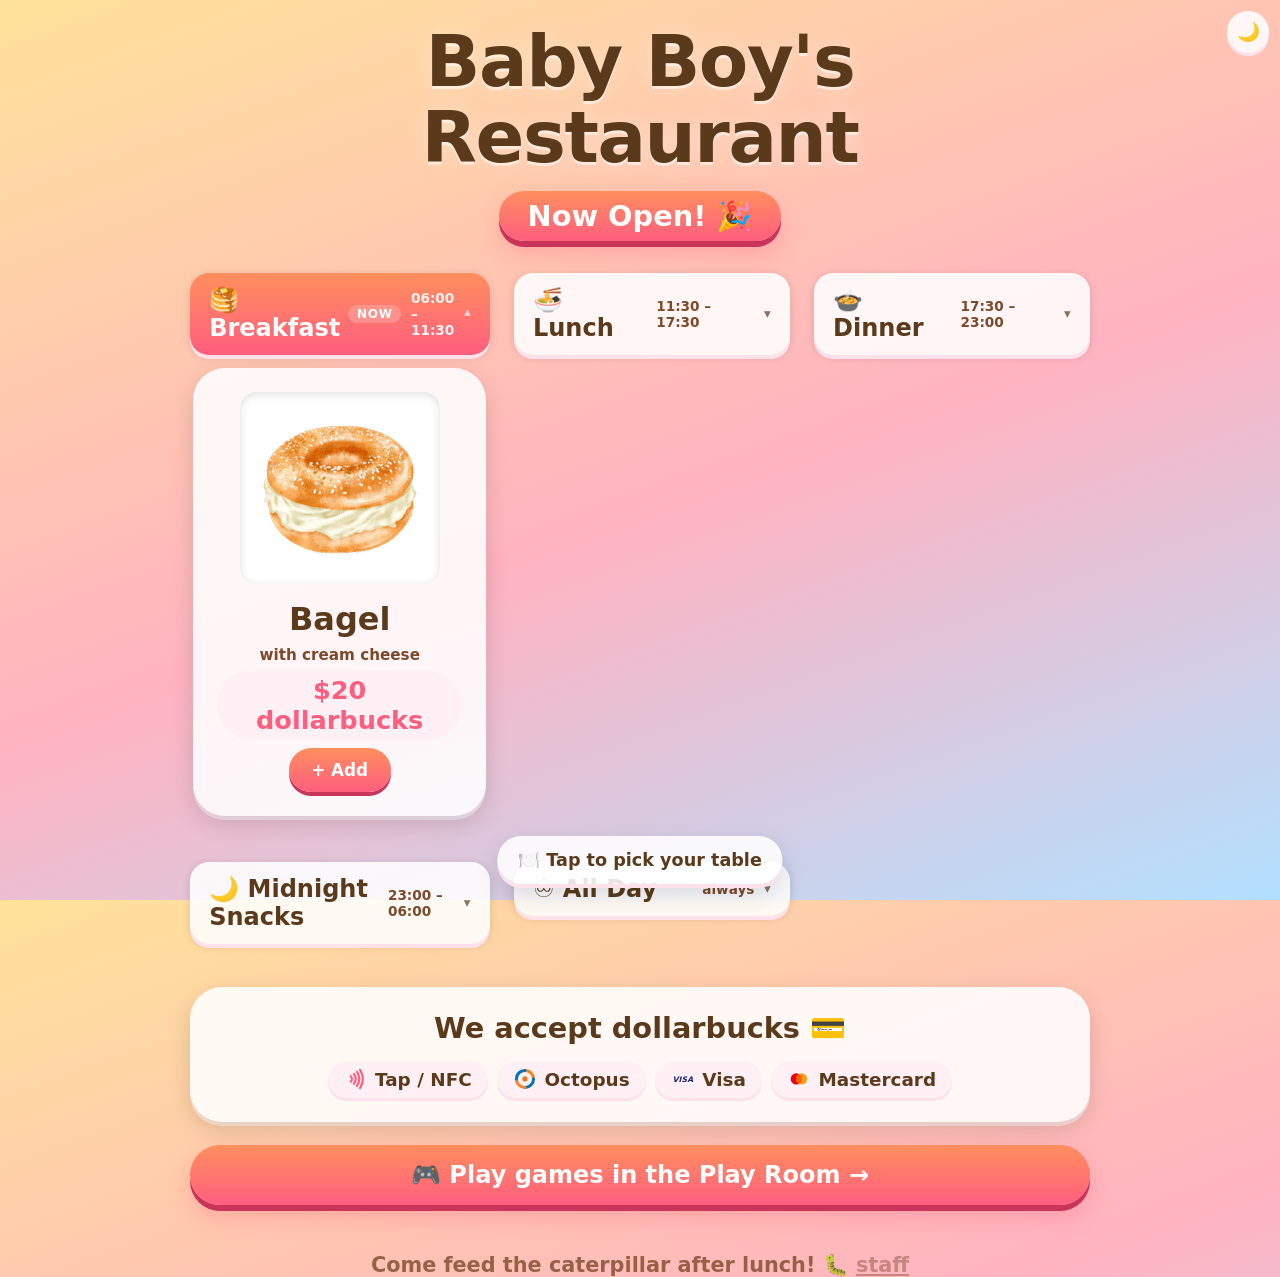
==== index.html @ 5b74e59f "fix: photo picker element lacked data-id attribute on real browsers (property != attribute)" ====
<!DOCTYPE html>
<html lang="en">
<head>
  <meta charset="UTF-8" />
  <meta name="viewport" content="width=device-width, initial-scale=1.0, viewport-fit=cover, user-scalable=no" />
  <meta name="apple-mobile-web-app-capable" content="yes" />
  <meta name="apple-mobile-web-app-status-bar-style" content="default" />
  <meta name="theme-color" content="#ffe29a" media="(prefers-color-scheme: light)" />
  <meta name="theme-color" content="#2b2118" media="(prefers-color-scheme: dark)" />
  <title>Baby Boy's Restaurant — Menu</title>
  <script>(function(){var t=null;try{t=localStorage.getItem('theme')}catch(e){}if(t!=='light'&&t!=='dark'){t=(window.matchMedia&&matchMedia('(prefers-color-scheme: dark)').matches)?'dark':'light'}document.documentElement.dataset.theme=t})();</script>
  <style>
    :root {
      color-scheme: light;
      --bg-1: #ffe29a; --bg-2: #ffb3c1; --bg-3: #b2e0ff;
      --text: #5a3a1a; --text-soft: #7c4a2a;
      --card: #ffffffdd; --card-soft: #fff0f5; --card-warm: #fff8e8;
      --chip-bg: #ffffffdd; --chip-shadow: #ffe1ec;
      --btn-grad-a: #ff8f5e; --btn-grad-b: #ff5e7e; --btn-shadow: #c9355a;
      --shadow-soft: #00000022; --shadow-lift: #ffffff88; --shadow-deep: #00000018;
      --flag-card: #ffffff;
      --title-shadow: #fff8;
      --accent: #ff5e7e;
      --price-bg: #fff0f5;
      --toggle-bg: #ffffffdd; --toggle-shadow: #ffe1ec;
    }
    [data-theme="dark"] {
      color-scheme: dark;
      --bg-1: #2b2118; --bg-2: #3a2333; --bg-3: #1f2430;
      --text: #f6ead9; --text-soft: #e0c9a8;
      --card: #322a24f2; --card-soft: #4a3038; --card-warm: #3d3327;
      --chip-bg: #3a3128ee; --chip-shadow: #241d18;
      --btn-shadow: #8f2340;
      --shadow-soft: #00000066; --shadow-lift: #ffffff14; --shadow-deep: #00000045;
      --title-shadow: #00000040;
      --price-bg: #4a3038;
      --toggle-bg: #3a3128ee; --toggle-shadow: #241d18;
    }
    * { box-sizing: border-box; margin: 0; padding: 0; -webkit-tap-highlight-color: transparent; }
    [hidden] { display: none !important; }
    html, body { height: 100%; }
    body {
      font-family: system-ui, -apple-system, "Segoe UI", sans-serif;
      background: linear-gradient(160deg, var(--bg-1) 0%, var(--bg-2) 55%, var(--bg-3) 100%);
      color: var(--text);
      min-height: 100vh; min-height: 100dvh;
      padding: calc(1.5rem + env(safe-area-inset-top)) 1rem calc(2rem + env(safe-area-inset-bottom));
      overflow-x: hidden;
      overscroll-behavior: none;
      touch-action: manipulation;
      -webkit-user-select: none; user-select: none;
    }
    .container { max-width: 900px; margin: 0 auto; }
    header { text-align: center; margin-bottom: 2rem; }
    h1 {
      font-size: clamp(2.4rem, 10vw, 4.5rem);
      font-weight: 900;
      text-shadow: 0 3px 0 var(--title-shadow), 0 0 24px #ffffff55;
      letter-spacing: -0.02em;
      line-height: 1.05;
      animation: bob 2.4s ease-in-out infinite;
    }
    @keyframes bob { 0%,100% { transform: translateY(0); } 50% { transform: translateY(-12px); } }
    .badge {
      display: inline-block;
      font-size: clamp(1.2rem, 5vw, 1.8rem);
      font-weight: 900;
      color: #fff;
      background: linear-gradient(180deg, #ff8f5e, #ff5e7e);
      border-radius: 999px;
      padding: .5rem 1.8rem;
      margin-top: 1rem;
      box-shadow: 0 6px 0 var(--btn-shadow), 0 12px 24px color-mix(in srgb, var(--btn-grad-b) 33%, transparent);
      animation: pulse 1.8s ease-in-out infinite;
    }
    @keyframes pulse { 0%,100% { transform: scale(1); } 50% { transform: scale(1.06); } }
    .menu {
      display: grid;
      grid-template-columns: repeat(auto-fit, minmax(220px, 1fr));
      gap: 1.5rem;
    }
    .card {
      background: var(--card);
      border-radius: 2rem;
      padding: 1.5rem;
      text-align: center;
      box-shadow: 0 8px 24px var(--shadow-soft), 0 4px 0 var(--shadow-lift);
      transition: transform .2s ease, box-shadow .2s ease;
      animation: card-in .5s cubic-bezier(.34,1.56,.64,1) both;
    }
    .card:nth-child(1) { animation-delay: .1s; }
    .card:nth-child(2) { animation-delay: .2s; }
    .card:nth-child(3) { animation-delay: .3s; }
    .card:nth-child(4) { animation-delay: .4s; }
    .card:nth-child(5) { animation-delay: .5s; }
    @keyframes card-in { 0% { transform: translateY(40px) scale(.9); opacity: 0; } 100% { transform: translateY(0) scale(1); opacity: 1; } }
    .card:active { transform: scale(.97); box-shadow: 0 4px 12px #00000022; }
    .card-img {
      width: 100%;
      max-width: 200px;
      height: auto;
      margin: 0 auto 1rem;
      display: block;
      border-radius: 1rem;
      background: #fff;
      padding: .5rem;
      box-shadow: inset 0 2px 8px var(--shadow-soft);
      animation: float 3s ease-in-out infinite;
    }
    .card:nth-child(2) .card-img { animation-delay: .3s; }
    .card:nth-child(3) .card-img { animation-delay: .6s; }
    .card:nth-child(4) .card-img { animation-delay: .9s; }
    .card:nth-child(5) .card-img { animation-delay: 1.2s; }
    @keyframes float { 0%,100% { transform: translateY(0) rotate(-2deg); } 50% { transform: translateY(-8px) rotate(2deg); } }
    .card-name {
      font-size: clamp(1.4rem, 6vw, 2rem);
      font-weight: 900;
      color: var(--text);
      margin-bottom: .5rem;
    }
    .card-price {
      font-size: clamp(1.2rem, 5vw, 1.6rem);
      font-weight: 800;
      color: var(--accent);
      background: var(--price-bg);
      border-radius: 999px;
      padding: .3rem 1rem;
      display: inline-block;
    }
    .pay {
      background: var(--card);
      border-radius: 2rem;
      padding: 1.5rem;
      margin-top: 1.5rem;
      text-align: center;
      box-shadow: 0 8px 24px var(--shadow-soft), 0 4px 0 var(--shadow-lift);
      animation: card-in .5s cubic-bezier(.34,1.56,.64,1) both;
      animation-delay: .6s;
    }
    .pay-title {
      font-size: clamp(1.3rem, 5vw, 1.8rem);
      font-weight: 900;
      color: var(--text);
      margin-bottom: 1rem;
    }
    .pay-row {
      display: flex;
      flex-wrap: wrap;
      justify-content: center;
      gap: .6rem;
    }
    .chip {
      display: inline-flex;
      align-items: center;
      gap: .45rem;
      font-size: clamp(.95rem, 3.5vw, 1.15rem);
      font-weight: 800;
      color: var(--text);
      background: var(--price-bg);
      border-radius: 999px;
      padding: .4rem 1rem;
      box-shadow: 0 3px 0 #ffe1ec;
      transition: transform .2s ease;
    }
    .chip:active { transform: scale(.95); }
    .chip svg { width: 1.3em; height: 1.3em; flex-shrink: 0; }
    .games-link {
      display: flex;
      align-items: center;
      justify-content: center;
      gap: .5rem;
      text-decoration: none;
      font-size: clamp(1.1rem, 4.5vw, 1.5rem);
      font-weight: 900;
      color: #fff;
      background: linear-gradient(180deg, #ff8f5e, #ff5e7e);
      border-radius: 999px;
      padding: 1rem 1.5rem;
      margin-top: 1.5rem;
      box-shadow: 0 6px 0 var(--btn-shadow), 0 12px 24px color-mix(in srgb, var(--btn-grad-b) 33%, transparent);
      animation: card-in .5s cubic-bezier(.34,1.56,.64,1) both;
      animation-delay: .7s;
    }
    .games-link:active { transform: translateY(3px); box-shadow: 0 3px 0 #c9355a; }
    footer {
      text-align: center;
      margin-top: 3rem;
      font-size: clamp(1rem, 4vw, 1.3rem);
      font-weight: 700;
      color: var(--text-soft);
      opacity: .8;
    }
    @media (max-width: 480px) {
      .menu { grid-template-columns: 1fr; }
    }
    @media (min-width: 481px) and (max-width: 768px) {
      .menu { grid-template-columns: repeat(2, 1fr); }
    }
    @media (min-width: 769px) {
      .menu { grid-template-columns: repeat(3, 1fr); }
    }
    /* ---- online menu additions ---- */
    .menu-section { margin-bottom: 1.2rem; }
    .menu-section .sec-head, .menu.fixed .sec-head { border: none; }
    .sec-head {
      display: flex; align-items: center; gap: .6rem; width: 100%;
      justify-content: space-between; text-align: left; cursor: pointer;
      font-family: inherit; color: var(--text);
      background: var(--chip-bg); border-radius: 1.2rem; padding: .8rem 1.2rem;
      box-shadow: 0 4px 0 var(--chip-shadow), 0 2px 10px var(--shadow-soft);
      border: none;
    }
    .menu-section.now .sec-head { background: linear-gradient(180deg, #ff8f5e, #ff5e7e); color: #fff; }
    .menu-section.now .sec-head .sec-hours { color: #fff; opacity: .9; }
    .sec-title { font-size: clamp(1.15rem, 4.5vw, 1.5rem); font-weight: 900; display: inline-flex; align-items: center; gap: .5rem; }
    .nowbadge {
      font-size: .75rem; font-weight: 900; text-transform: uppercase; letter-spacing: .06em;
      background: #ffffff33; border-radius: 999px; padding: .15rem .55rem;
    }
    .sec-hours { font-size: .85rem; font-weight: 700; color: var(--text-soft); margin-left: auto; }
    .sec-chev { font-weight: 900; opacity: .7; }
    .sec-head[aria-expanded="true"] .sec-chev { transform: rotate(180deg); }
    .sec-body { padding: .8rem .2rem .2rem; }
    .menu-section.other .sec-body { opacity: .92; }
    .card-desc { font-size: .95rem; font-weight: 700; color: var(--text-soft); margin-bottom: .4rem; }
    .card-emoji { font-size: clamp(3.2rem, 18vw, 4.6rem); line-height: 1.25; margin: .6rem auto .9rem; display:block; width:max-content;max-width:100%; }
    .card.off { opacity: .55; filter: saturate(.6); }
    .soldoutbadge {
      font-weight: 900; color: var(--text-soft); background: var(--price-bg);
      border-radius: 999px; padding: .55rem 1.1rem; display: inline-block; margin-top: .2rem;
    }
    .addbtn, .bigbtn, .paychip, .tablechip, .stepbtn, .tab {
      font-family: inherit; font-weight: 900; border: none; cursor: pointer;
      touch-action: manipulation; -webkit-tap-highlight-color: transparent;
    }
    .addbtn {
      font-size: 1.05rem; color: #fff;
      background: linear-gradient(180deg, #ff8f5e, #ff5e7e);
      border-radius: 999px; padding: .6rem 1.4rem; margin-top: .5rem; min-height: 44px;
      box-shadow: 0 4px 0 var(--btn-shadow);
    }
    .addbtn:active { transform: translateY(2px); box-shadow: 0 2px 0 var(--btn-shadow); }
    .addbtn.hot { animation: none; }
    .emptynote { font-weight: 700; color: var(--text-soft); padding: .8rem 1rem; text-align: center; }
    .emptynote.warn { color: #a33; }
    /* table + cart floating controls */
    .tablebar, .cartpill {
      position: fixed; left: 50%; transform: translateX(-50%); z-index: 30;
      border: none; cursor: pointer; font-family: inherit;
      font-size: clamp(.95rem, 3.8vw, 1.1rem); font-weight: 900; color: var(--text);
      background: var(--chip-bg); border-radius: 999px;
      box-shadow: 0 4px 0 var(--toggle-shadow), 0 10px 24px var(--shadow-soft);
      padding: .75rem 1.3rem; min-height: 3rem;
      -webkit-tap-highlight-color: transparent;
    }
    .tablebar { bottom: calc(1rem + env(safe-area-inset-bottom)); }
    .cartpill { bottom: calc(1rem + env(safe-area-inset-bottom) + 4.4rem); display: none; background: linear-gradient(180deg, #ff8f5e, #ff5e7e); color: #fff; box-shadow: 0 4px 0 var(--btn-shadow), 0 10px 24px var(--shadow-soft); }
    .cartpill:not(:empty) { display: block; }
    .overlay {
      position: fixed; inset: 0; z-index: 40; display: flex; align-items: flex-end; justify-content: center;
      background: #00000055; backdrop-filter: blur(2px); padding: 1rem;
      padding-bottom: calc(1rem + env(safe-area-inset-bottom));
    }
    .ov-card, .sheet {
      width: 100%; max-width: 560px; max-height: 82dvh; overflow-y: auto; -webkit-overflow-scrolling: touch;
      background: var(--card); backdrop-filter: blur(6px); color: var(--text);
      border-radius: 2rem; padding: 1.3rem 1.2rem;
      box-shadow: 0 12px 40px var(--shadow-soft), 0 4px 0 var(--shadow-lift);
    }
    .ov-card { max-height: 70dvh; margin-bottom: calc(.5rem + env(safe-area-inset-bottom)); }
    .sheet {
      position: fixed; left: 50%; transform: translateX(-50%);
      bottom: 0; z-index: 60; margin-bottom: 0;
      border-radius: 2rem 2rem 0 0;
      padding-bottom: calc(1.3rem + env(safe-area-inset-bottom));
      animation: sheet-up .28s cubic-bezier(.34,1.2,.64,1);
    }
    @keyframes sheet-up { from { transform: translate(-50%, 40%); opacity: .4; } to { transform: translate(-50%, 0); opacity: 1; } }
    .ov-head, .sh-head { font-size: clamp(1.25rem, 5vw, 1.6rem); font-weight: 900; margin-bottom: .8rem; text-align: center; }
    .tablegrid { display: grid; grid-template-columns: repeat(auto-fill, minmax(3rem, 1fr)); gap: .5rem; margin-bottom: 1rem; }
    .tablechip {
      min-height: 3rem; border-radius: 1rem; font-size: 1.15rem; color: var(--text);
      background: var(--price-bg); box-shadow: 0 3px 0 var(--chip-shadow);
    }
    .tablechip.sel { background: linear-gradient(180deg, #ff8f5e, #ff5e7e); color: #fff; box-shadow: 0 3px 0 var(--btn-shadow); }
    .sh-body.center { text-align: center; }
    .sentcard { background: var(--card-soft); border-radius: 1.4rem; padding: 1rem; display: grid; gap: .35rem; font-weight: 800; margin-bottom: .8rem; }
    .cartline {
      display: flex; align-items: center; gap: .5rem; padding: .55rem 0;
      border-bottom: 2px dashed color-mix(in srgb, var(--text-soft) 25%, transparent);
      font-weight: 800;
    }
    .cl-emoji { width: 1.8rem; text-align: center; }
    .cl-name { flex: 1; min-width: 0; overflow: hidden; text-overflow: ellipsis; white-space: nowrap; }
    .cl-qty { display: inline-flex; align-items: center; gap: .55rem; }
    .cl-qty b { min-width: 1.4ch; text-align: center; }
    .cl-price { min-width: 3.2ch; text-align: right; }
    .stepbtn {
      min-width: 2.6rem; min-height: 2.6rem; border-radius: .9rem; font-size: 1.15rem;
      background: var(--price-bg); color: var(--text); box-shadow: 0 3px 0 var(--chip-shadow);
    }
    .stepbtn.rm { background: transparent; box-shadow: none; color: var(--text-soft); }
    .totrow { display: flex; justify-content: space-between; align-items: center; font-weight: 900; font-size: 1.15rem; padding: .7rem .2rem; }
    .notefield {
      width: 100%; font-family: inherit; font-size: 1rem; font-weight: 600; color: var(--text);
      background: var(--card-warm); border: 2px solid transparent; border-radius: 1.2rem;
      padding: .7rem .9rem; margin-top: .8rem; resize: none;
    }
    .notefield:focus { outline: none; border-color: var(--accent); }
    .notecount { font-size: .78rem; font-weight: 700; color: var(--text-soft); text-align: right; padding-right: .3rem; }
    .payrow { display: flex; flex-wrap: wrap; gap: .5rem; margin: .8rem 0; }
    .paychip {
      font-size: .95rem; color: var(--text); background: var(--price-bg);
      border-radius: 999px; padding: .55rem 1rem; min-height: 2.8rem;
      box-shadow: 0 3px 0 var(--chip-shadow);
    }
    .paychip.sel { background: linear-gradient(180deg, #ff8f5e, #ff5e7e); color: #fff; box-shadow: 0 3px 0 var(--btn-shadow); }
    .bigbtn {
      width: 100%; font-size: 1.15rem; color: #fff; padding: .95rem 1rem; min-height: 3.2rem;
      background: linear-gradient(180deg, #ff8f5e, #ff5e7e); border-radius: 999px;
      box-shadow: 0 5px 0 var(--btn-shadow); margin-top: .4rem;
    }
    .bigbtn:disabled { opacity: .45; box-shadow: none; cursor: default; }
    .bigbtn:not(:disabled):active { transform: translateY(2px); box-shadow: 0 3px 0 var(--btn-shadow); }
    .sh-aux {
      display: block; width: 100%; margin-top: .6rem; padding: .7rem;
      font-family: inherit; font-weight: 800; color: var(--text-soft);
      background: none; border: none; cursor: pointer; touch-action: manipulation;
    }
    @media (max-width: 480px) {
      .tablebar, .cartpill { max-width: 92vw; }
    }

  </style>
</head>
<body>
  <button id="themeToggle" aria-label="Toggle light/dark theme" title="Light / dark" style="position:fixed;top:calc(.7rem + env(safe-area-inset-top));right:.7rem;z-index:20;font-size:1.15rem;line-height:1;width:2.6rem;height:2.6rem;border:none;border-radius:50%;background:var(--toggle-bg);box-shadow:0 3px 0 var(--toggle-shadow);cursor:pointer;-webkit-tap-highlight-color:transparent">🌓</button>
  <div class="container">
    <header>
      <h1>Baby Boy's<br />Restaurant</h1>
      <div class="badge">Now Open! 🎉</div>
    </header>
    <div class="menu" id="menuRoot"></div>
    <div class="pay">
      <div class="pay-title">We accept dollarbucks 💳</div>
      <div class="pay-row">
        <span class="chip">
          <svg viewBox="0 0 24 24" fill="none" stroke="#ff5e7e" stroke-width="2.2" stroke-linecap="round" aria-hidden="true">
            <path d="M6.8 9.2a4 4 0 0 1 0 5.6" />
            <path d="M9.9 7a8.5 8.5 0 0 1 0 10" />
            <path d="M13 4.9a13 13 0 0 1 0 14.2" />
            <path d="M16.1 2.8a17.5 17.5 0 0 1 0 18.4" />
          </svg>
          Tap / NFC
        </span>
        <span class="chip">
          <svg viewBox="0 0 24 24" fill="none" stroke-width="3" stroke-linecap="round" aria-hidden="true">
            <path d="M12 3.4a8.6 8.6 0 0 1 8.6 8.6" stroke="#f58220" />
            <path d="M20.6 12a8.6 8.6 0 0 1 -8.6 8.6" stroke="#0072bc" />
            <path d="M12 20.6a8.6 8.6 0 0 1 -8.6 -8.6" stroke="#f58220" />
            <path d="M3.4 12a8.6 8.6 0 0 1 8.6 -8.6" stroke="#0072bc" />
            <circle cx="12" cy="12" r="2.6" fill="#e87722" stroke="none" />
          </svg>
          Octopus
        </span>
        <span class="chip">
          <svg viewBox="0 0 44 24" aria-hidden="true">
            <text x="22" y="17.5" text-anchor="middle" font-family="system-ui, -apple-system, sans-serif" font-size="14" font-weight="900" font-style="italic" letter-spacing="0.5" fill="#1a1f71">VISA</text>
          </svg>
          Visa
        </span>
        <span class="chip">
          <svg viewBox="0 0 36 24" aria-hidden="true">
            <circle cx="14" cy="12" r="8.5" fill="#eb001b" />
            <circle cx="22" cy="12" r="8.5" fill="#f79e1b" />
            <path d="M18 4.5a8.5 8.5 0 0 1 0 15a8.5 8.5 0 0 1 0 -15z" fill="#ff5f00" />
          </svg>
          Mastercard
        </span>
      </div>
    </div>
    <a class="games-link" href="games/">🎮 Play games in the Play Room →</a>
    <footer> Come feed the caterpillar after lunch! 🐛 <a href="/admin.html" style="color:inherit;opacity:.55;text-decoration:underline">staff</a></footer>
  </div>

  <!-- online menu: mounts -->
  <button id="tableBar" class="tablebar" data-act="table" aria-haspopup="dialog" aria-label="Pick your table number"></button>
  <button id="cartPill" class="cartpill" data-act="cartbtn" aria-haspopup="dialog" aria-label="Open your order"></button>
  <div id="tableOverlay" class="overlay" hidden role="dialog" aria-label="Pick your table">
    <div class="ov-card">
      <div class="ov-head">🍽️ Which table are you?</div>
      <div id="tableGrid" class="tablegrid"></div>
      <button class="sh-aux" data-act="closetable">Close</button>
    </div>
  </div>
  <div id="orderSheet" class="sheet" hidden role="dialog" aria-label="Your order"></div>

  <script type="module">
    import { init } from './games/menu/js/menu.js?v=09250905';
    init();
  </script>

  <script>
    (function () {
      var b = document.getElementById('themeToggle');
      var paint = function () { b.textContent = (document.documentElement.dataset.theme === 'dark') ? '☀️' : '🌙'; };
      b.addEventListener('click', function () {
        var next = (document.documentElement.dataset.theme === 'dark') ? 'light' : 'dark';
        document.documentElement.dataset.theme = next;
        try { localStorage.setItem('theme', next); } catch (e) {}
        var metas = document.querySelectorAll('meta[name="theme-color"]');
        for (var i = 0; i < metas.length; i++) { metas[i].removeAttribute('media'); metas[i].setAttribute('content', next === 'dark' ? '#2b2118' : '#ffe29a'); }
        paint();
      });
      paint();
    })();
  </script>
</body>
</html>
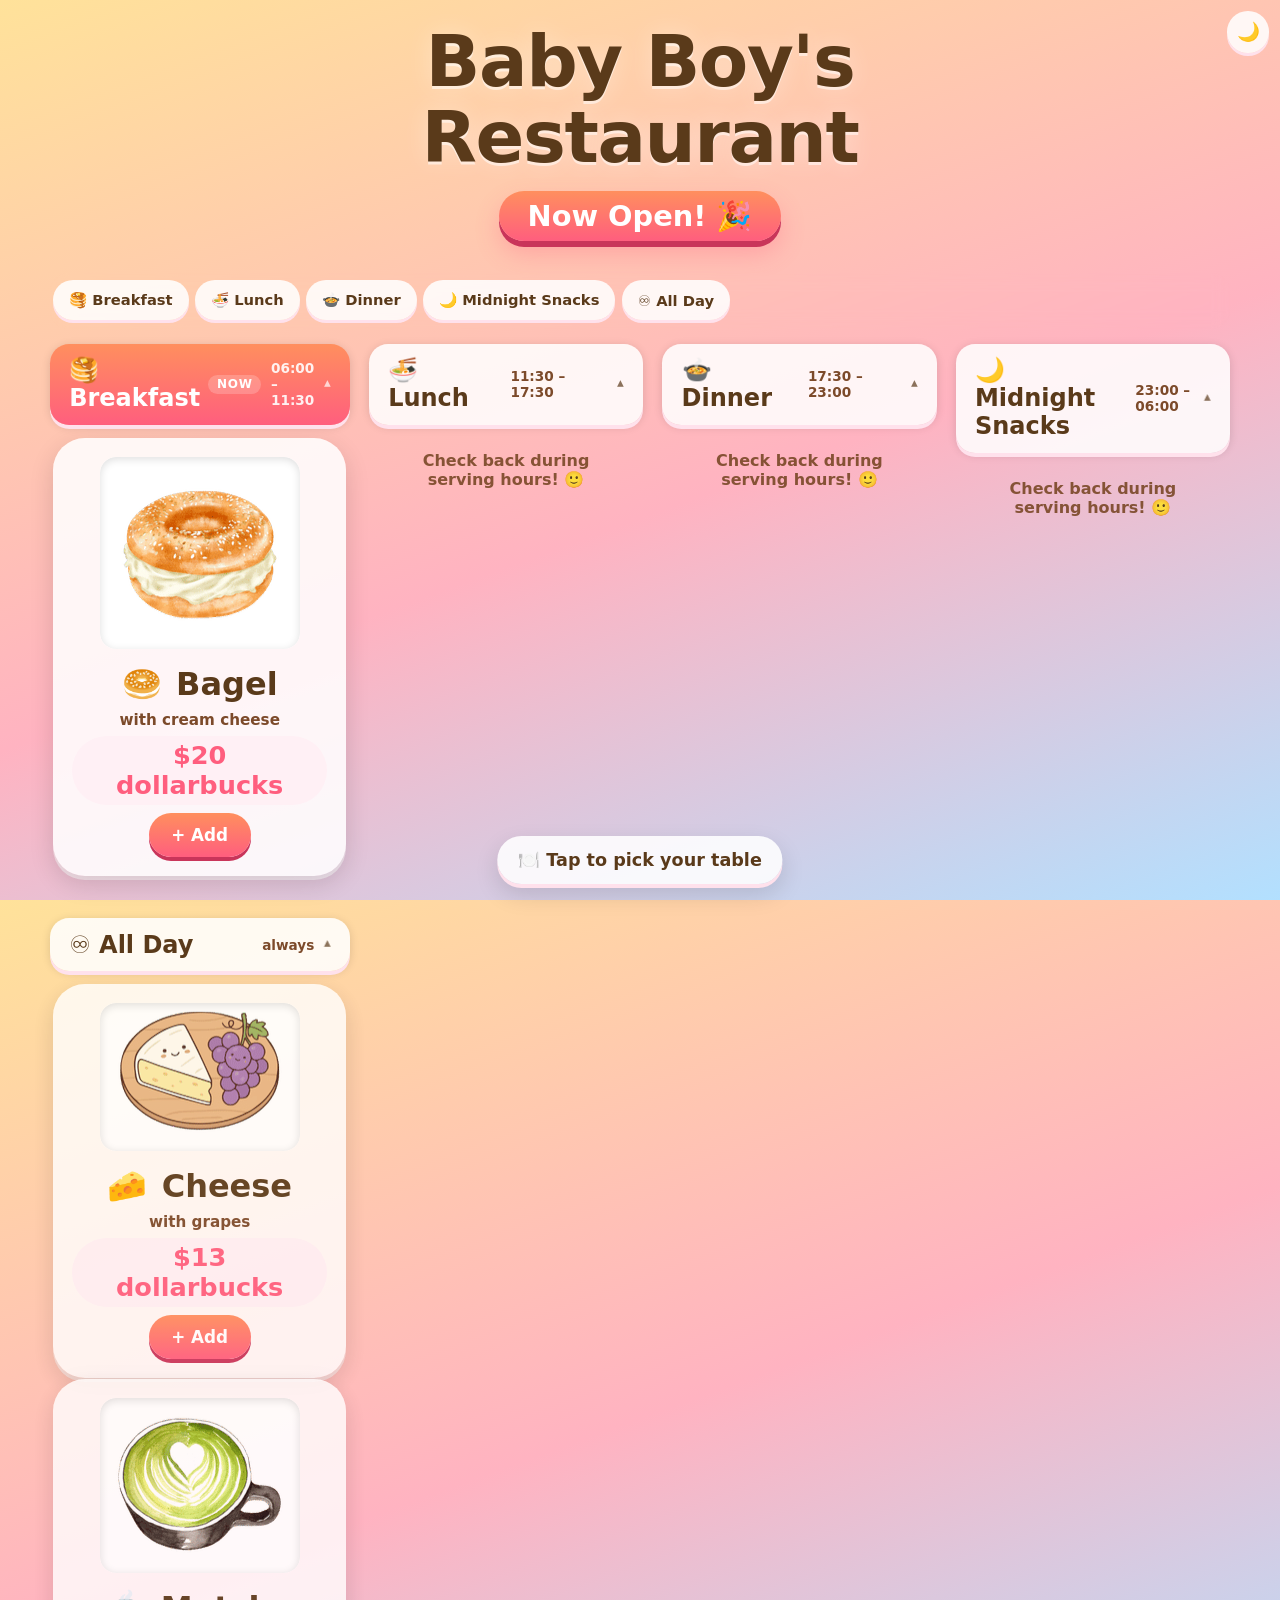
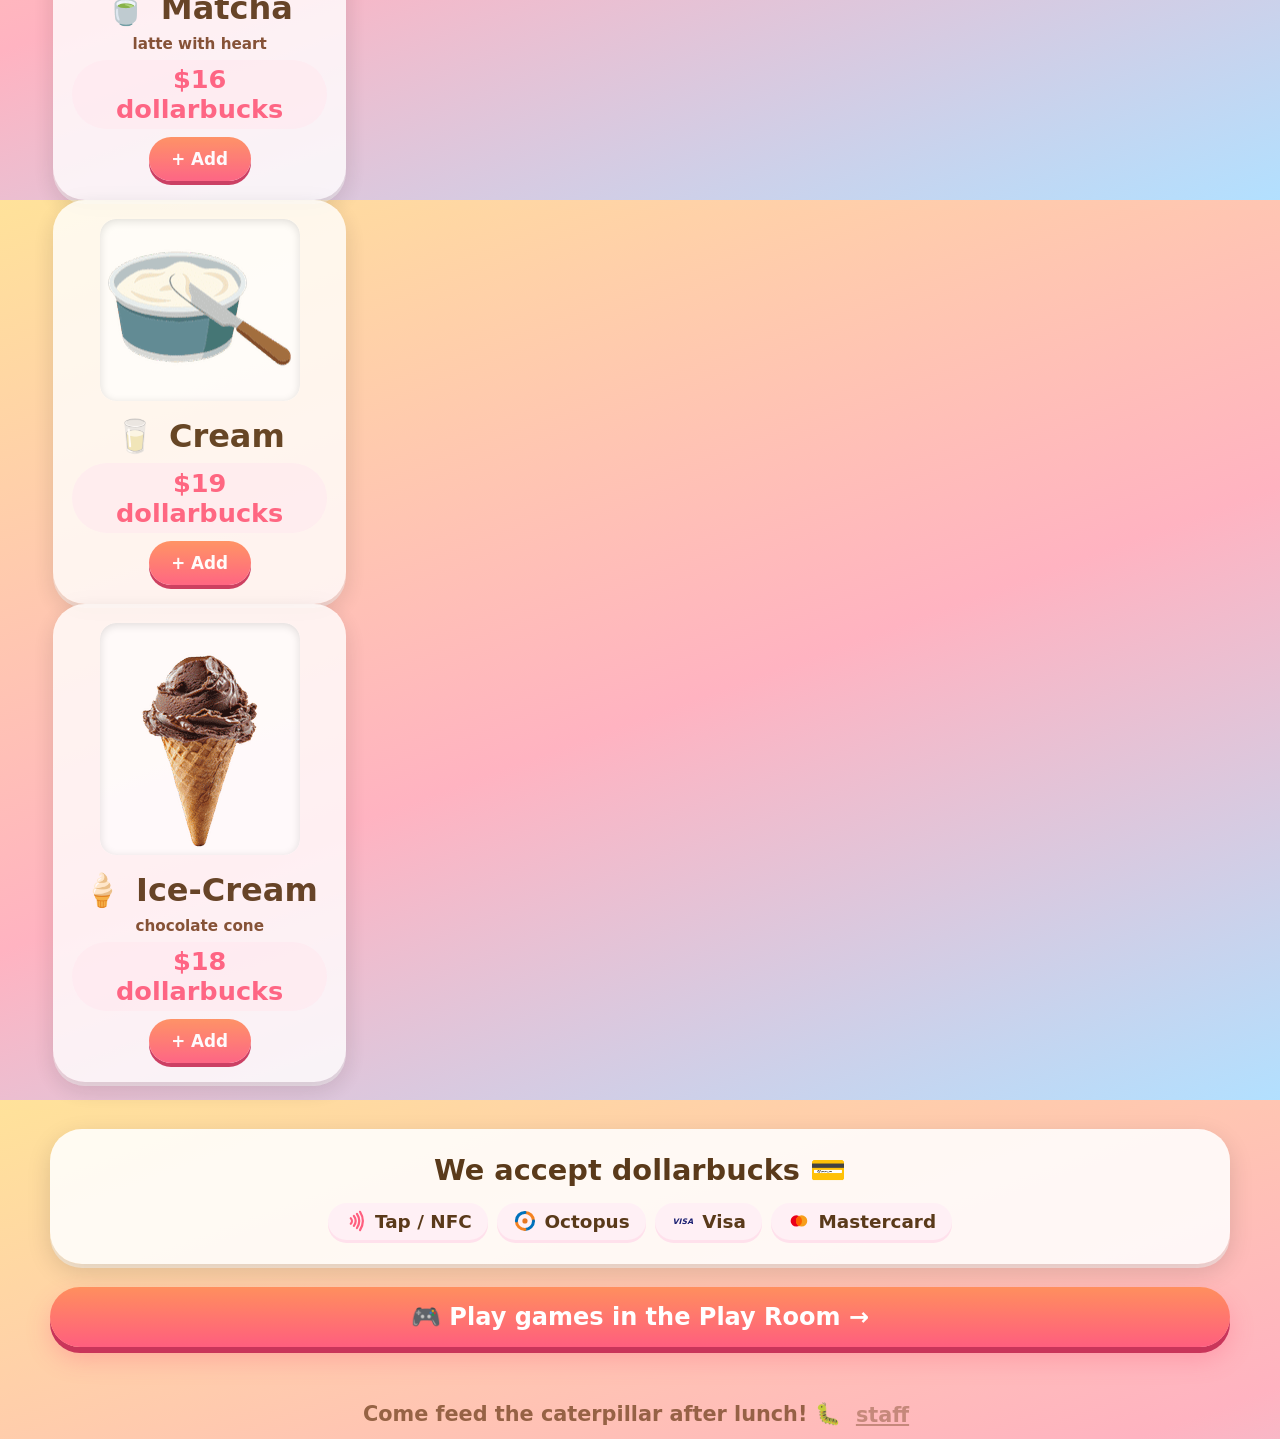
==== commit 7319869a: "ux: admin menu visually designed + guest menu emoji identity + whole a11y fixes - admin: section-gro" ====
--- a/index.html
+++ b/index.html
@@ -38,13 +38,14 @@
     }
     * { box-sizing: border-box; margin: 0; padding: 0; -webkit-tap-highlight-color: transparent; }
     [hidden] { display: none !important; }
+    body[data-cartpill="1"] { padding-bottom: calc(9.4rem + env(safe-area-inset-bottom)); }
     html, body { height: 100%; }
     body {
       font-family: system-ui, -apple-system, "Segoe UI", sans-serif;
       background: linear-gradient(160deg, var(--bg-1) 0%, var(--bg-2) 55%, var(--bg-3) 100%);
       color: var(--text);
       min-height: 100vh; min-height: 100dvh;
-      padding: calc(1.5rem + env(safe-area-inset-top)) 1rem calc(2rem + env(safe-area-inset-bottom));
+      padding: calc(1.5rem + env(safe-area-inset-top)) 1rem calc(5rem + env(safe-area-inset-bottom));
       overflow-x: hidden;
       overscroll-behavior: none;
       touch-action: manipulation;
@@ -199,6 +200,31 @@
     @media (min-width: 769px) {
       .menu { grid-template-columns: repeat(3, 1fr); }
     }
+    @media (min-width: 1024px) {
+      .menu { grid-template-columns: repeat(4, 1fr); gap: 1.2rem; }
+      .container { max-width: 1180px; }
+      .card { padding: 1.2rem; }
+    }
+    @media (min-width: 768px) {
+      .ov-card, .sheet { border-radius: 1.8rem; max-width: 520px; margin-bottom: 0; padding-bottom: 1.4rem; }
+      .overlay { align-items: center; padding-bottom: 2rem; }
+      .sheet { position: fixed; left: 50%; top: 50%; bottom: auto; transform: translate(-50%, -50%); border-radius: 1.8rem; padding-bottom: 1.4rem; animation: none; max-height: 82dvh; margin-bottom: 0; }
+      html { scroll-behavior: smooth; }
+    }
+    .jumpbar {
+      position: sticky; z-index: 12; top: 0; display: flex; gap: .4rem; overflow-x: auto;
+      padding: .45rem .2rem .55rem; margin: 0 0 .9rem; -webkit-overflow-scrolling: touch;
+      background: transparent; backdrop-filter: blur(8px); border-radius: 1.2rem;
+    }
+    .jumpbar::-webkit-scrollbar { display: none; }
+    .jumpchip {
+      flex-shrink: 0; display: inline-flex; align-items: center; gap: .35rem;
+      font-size: .92rem; font-weight: 800; color: var(--text);
+      background: var(--chip-bg); border-radius: 999px; padding: .5rem 1rem; min-height: 40px;
+      box-shadow: 0 3px 0 var(--chip-shadow); text-decoration: none; touch-action: manipulation;
+    }
+    .menu-section { scroll-margin-top: 3.4rem; }
+    .dish-emoji { margin-right: .2rem; }
     /* ---- online menu additions ---- */
     .menu-section { margin-bottom: 1.2rem; }
     .menu-section .sec-head, .menu.fixed .sec-head { border: none; }
@@ -340,6 +366,7 @@
       <h1>Baby Boy's<br />Restaurant</h1>
       <div class="badge">Now Open! 🎉</div>
     </header>
+    <div id="jumpBar" class="jumpbar" aria-label="Menu sections"></div>
     <div class="menu" id="menuRoot"></div>
     <div class="pay">
       <div class="pay-title">We accept dollarbucks 💳</div>
@@ -380,7 +407,7 @@
       </div>
     </div>
     <a class="games-link" href="games/">🎮 Play games in the Play Room →</a>
-    <footer> Come feed the caterpillar after lunch! 🐛 <a href="/admin.html" style="color:inherit;opacity:.55;text-decoration:underline">staff</a></footer>
+    <footer> Come feed the caterpillar after lunch! 🐛 <a href="/admin.html" style="color:inherit;opacity:.55;text-decoration:underline;display:inline-block;padding:.45rem .5rem;min-height:44px">staff</a></footer>
   </div>
 
   <!-- online menu: mounts -->
@@ -396,7 +423,7 @@
   <div id="orderSheet" class="sheet" hidden role="dialog" aria-label="Your order"></div>
 
   <script type="module">
-    import { init } from './games/menu/js/menu.js?v=09250905';
+    import { init } from './games/menu/js/menu.js?v=09251443';
     init();
   </script>
 
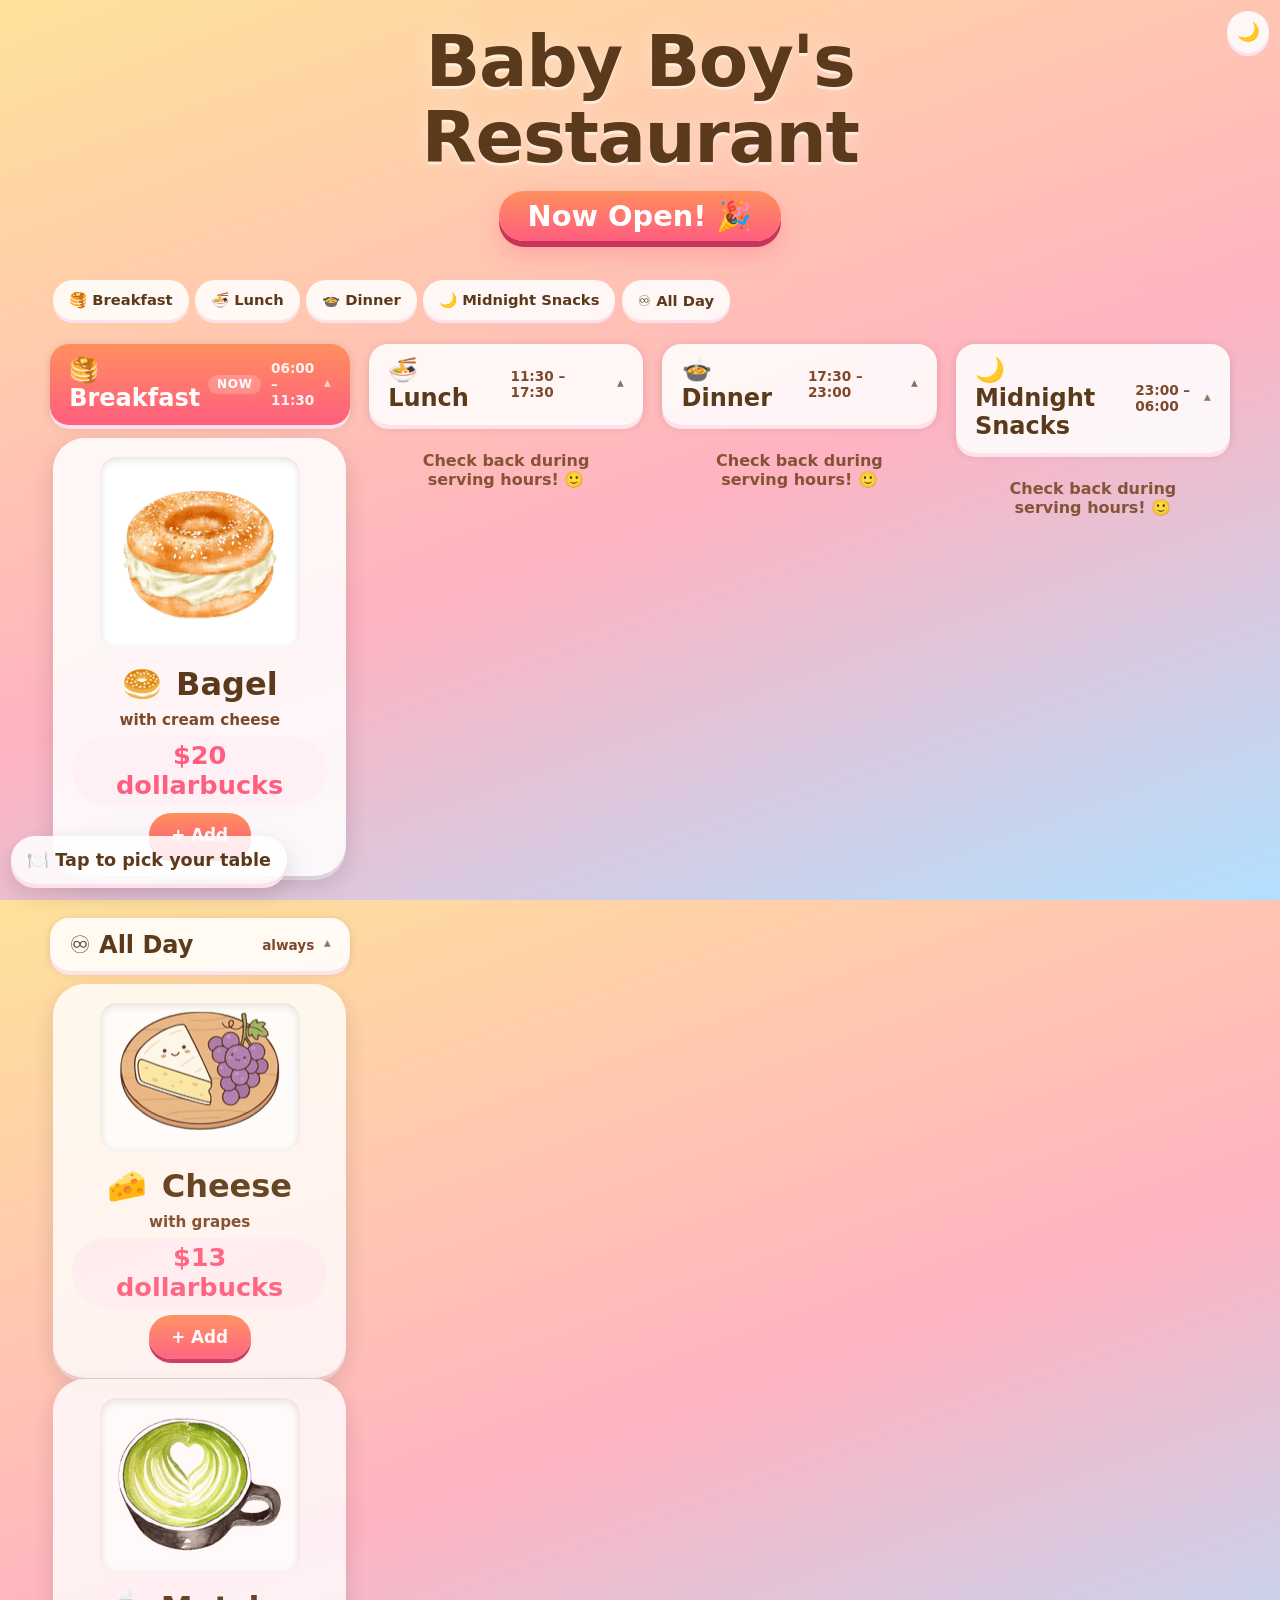
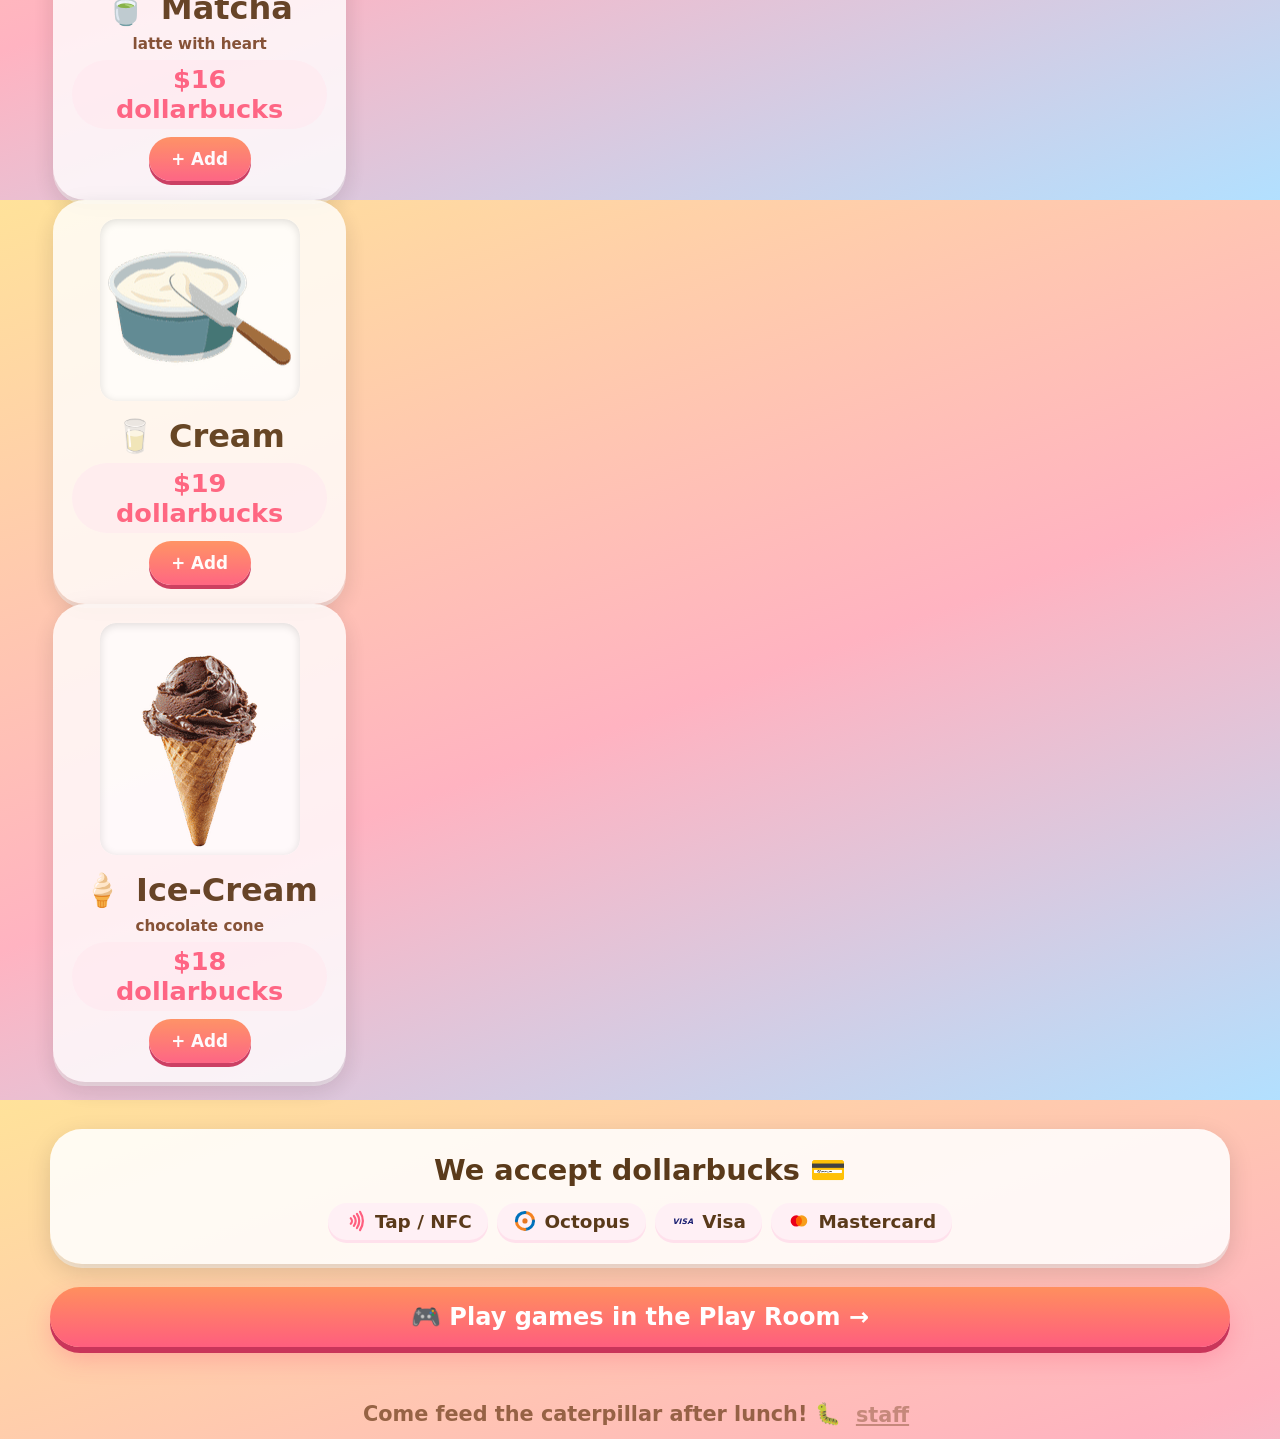
==== commit 8b29b4c9: "fix: floating controls in one bottom row — second taps on + Add were swallowed by the cart pill stac" ====
--- a/index.html
+++ b/index.html
@@ -224,6 +224,7 @@
       box-shadow: 0 3px 0 var(--chip-shadow); text-decoration: none; touch-action: manipulation;
     }
     .menu-section { scroll-margin-top: 3.4rem; }
+    [data-act="add"], .card, .card-img { scroll-margin-top: 4rem; }
     .dish-emoji { margin-right: .2rem; }
     /* ---- online menu additions ---- */
     .menu-section { margin-bottom: 1.2rem; }
@@ -271,17 +272,18 @@
     .emptynote.warn { color: #a33; }
     /* table + cart floating controls */
     .tablebar, .cartpill {
-      position: fixed; left: 50%; transform: translateX(-50%); z-index: 30;
+      position: fixed; z-index: 30;
       border: none; cursor: pointer; font-family: inherit;
       font-size: clamp(.95rem, 3.8vw, 1.1rem); font-weight: 900; color: var(--text);
       background: var(--chip-bg); border-radius: 999px;
       box-shadow: 0 4px 0 var(--toggle-shadow), 0 10px 24px var(--shadow-soft);
-      padding: .75rem 1.3rem; min-height: 3rem;
+      padding: .75rem 1rem; min-height: 3rem;
       -webkit-tap-highlight-color: transparent;
-    }
-    .tablebar { bottom: calc(1rem + env(safe-area-inset-bottom)); }
-    .cartpill { bottom: calc(1rem + env(safe-area-inset-bottom) + 4.4rem); display: none; background: linear-gradient(180deg, #ff8f5e, #ff5e7e); color: #fff; box-shadow: 0 4px 0 var(--btn-shadow), 0 10px 24px var(--shadow-soft); }
-    .cartpill:not(:empty) { display: block; }
+      max-width: 46vw; overflow: hidden; text-overflow: ellipsis; white-space: nowrap;
+    }
+    .tablebar { left: .7rem; bottom: calc(1rem + env(safe-area-inset-bottom)); }
+    .cartpill { right: .7rem; left: auto; bottom: calc(1rem + env(safe-area-inset-bottom)); display: none; background: linear-gradient(180deg, #ff8f5e, #ff5e7e); color: #fff; box-shadow: 0 4px 0 var(--btn-shadow), 0 10px 24px var(--shadow-soft); }
+    .cartpill:not([hidden]) { display: block; }
     .overlay {
       position: fixed; inset: 0; z-index: 40; display: flex; align-items: flex-end; justify-content: center;
       background: #00000055; backdrop-filter: blur(2px); padding: 1rem;
@@ -423,7 +425,7 @@
   <div id="orderSheet" class="sheet" hidden role="dialog" aria-label="Your order"></div>
 
   <script type="module">
-    import { init } from './games/menu/js/menu.js?v=09251443';
+    import { init } from './games/menu/js/menu.js?v=09251453';
     init();
   </script>
 
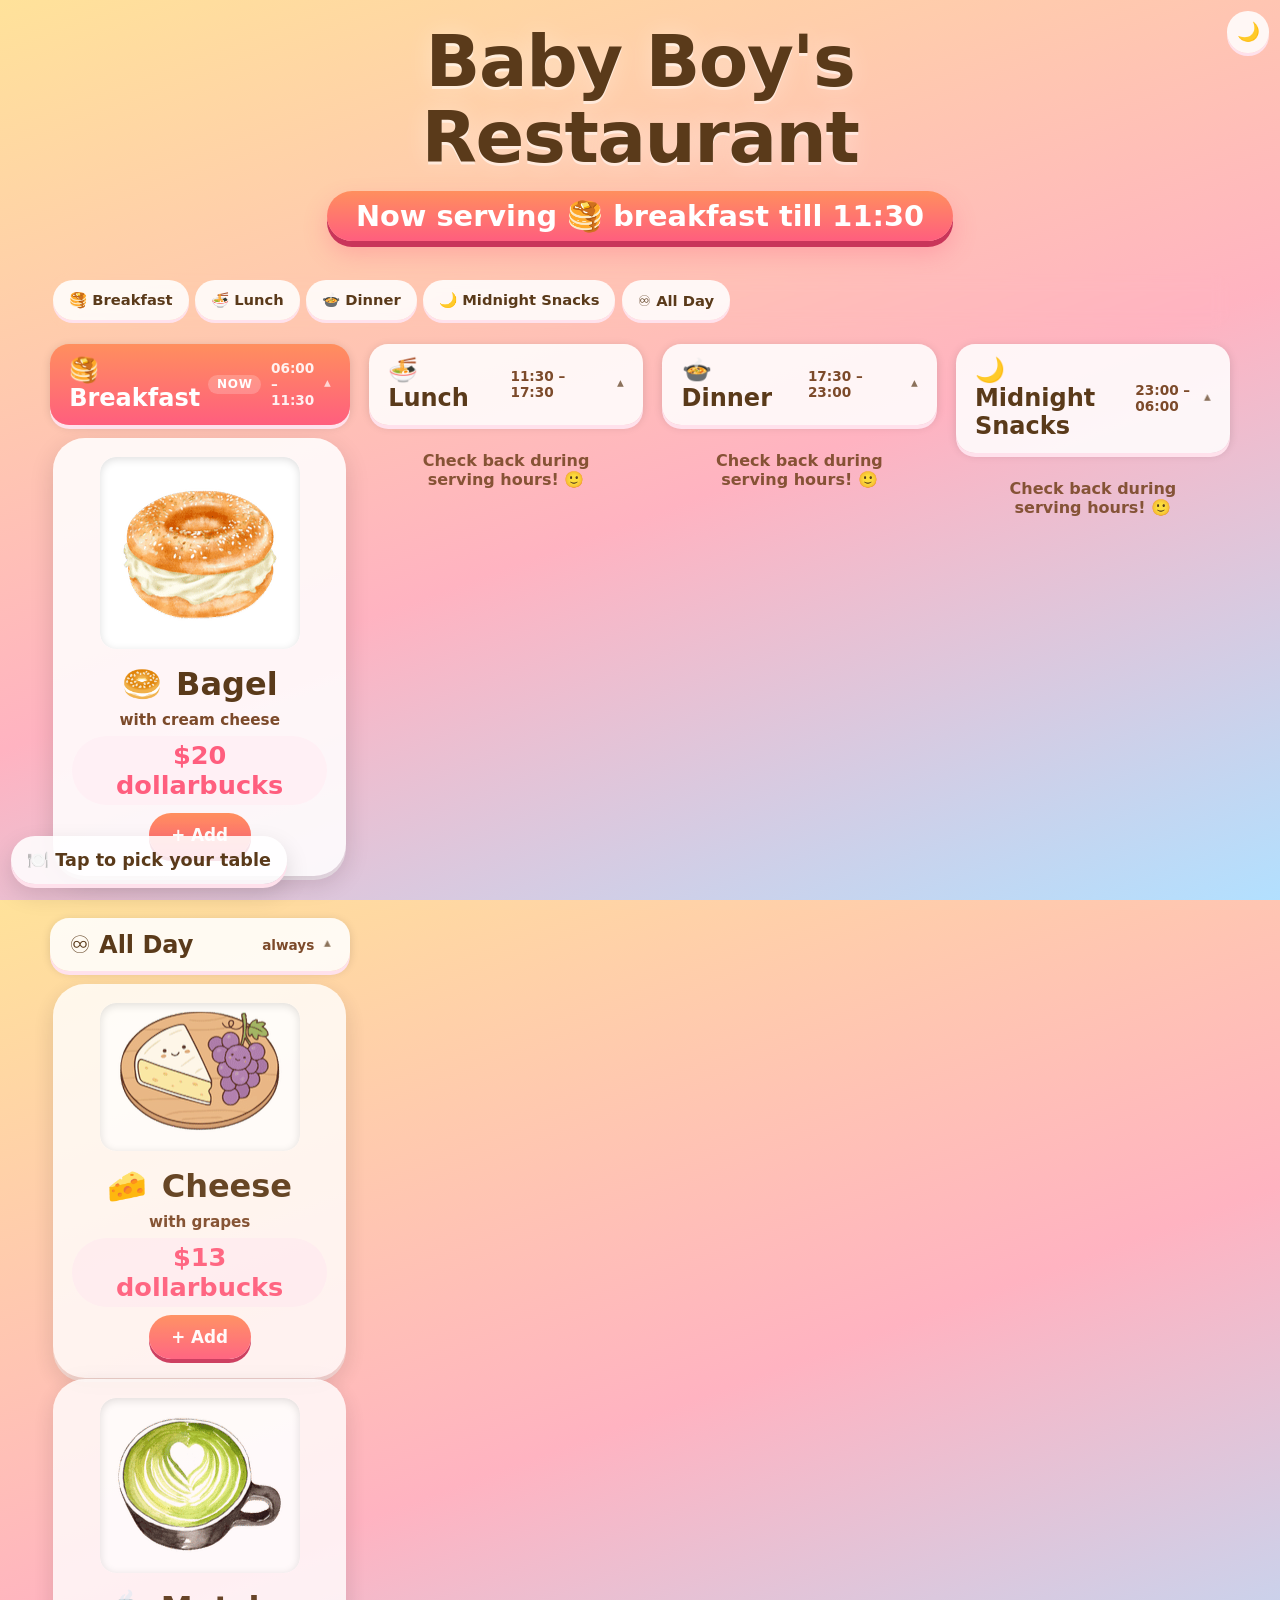
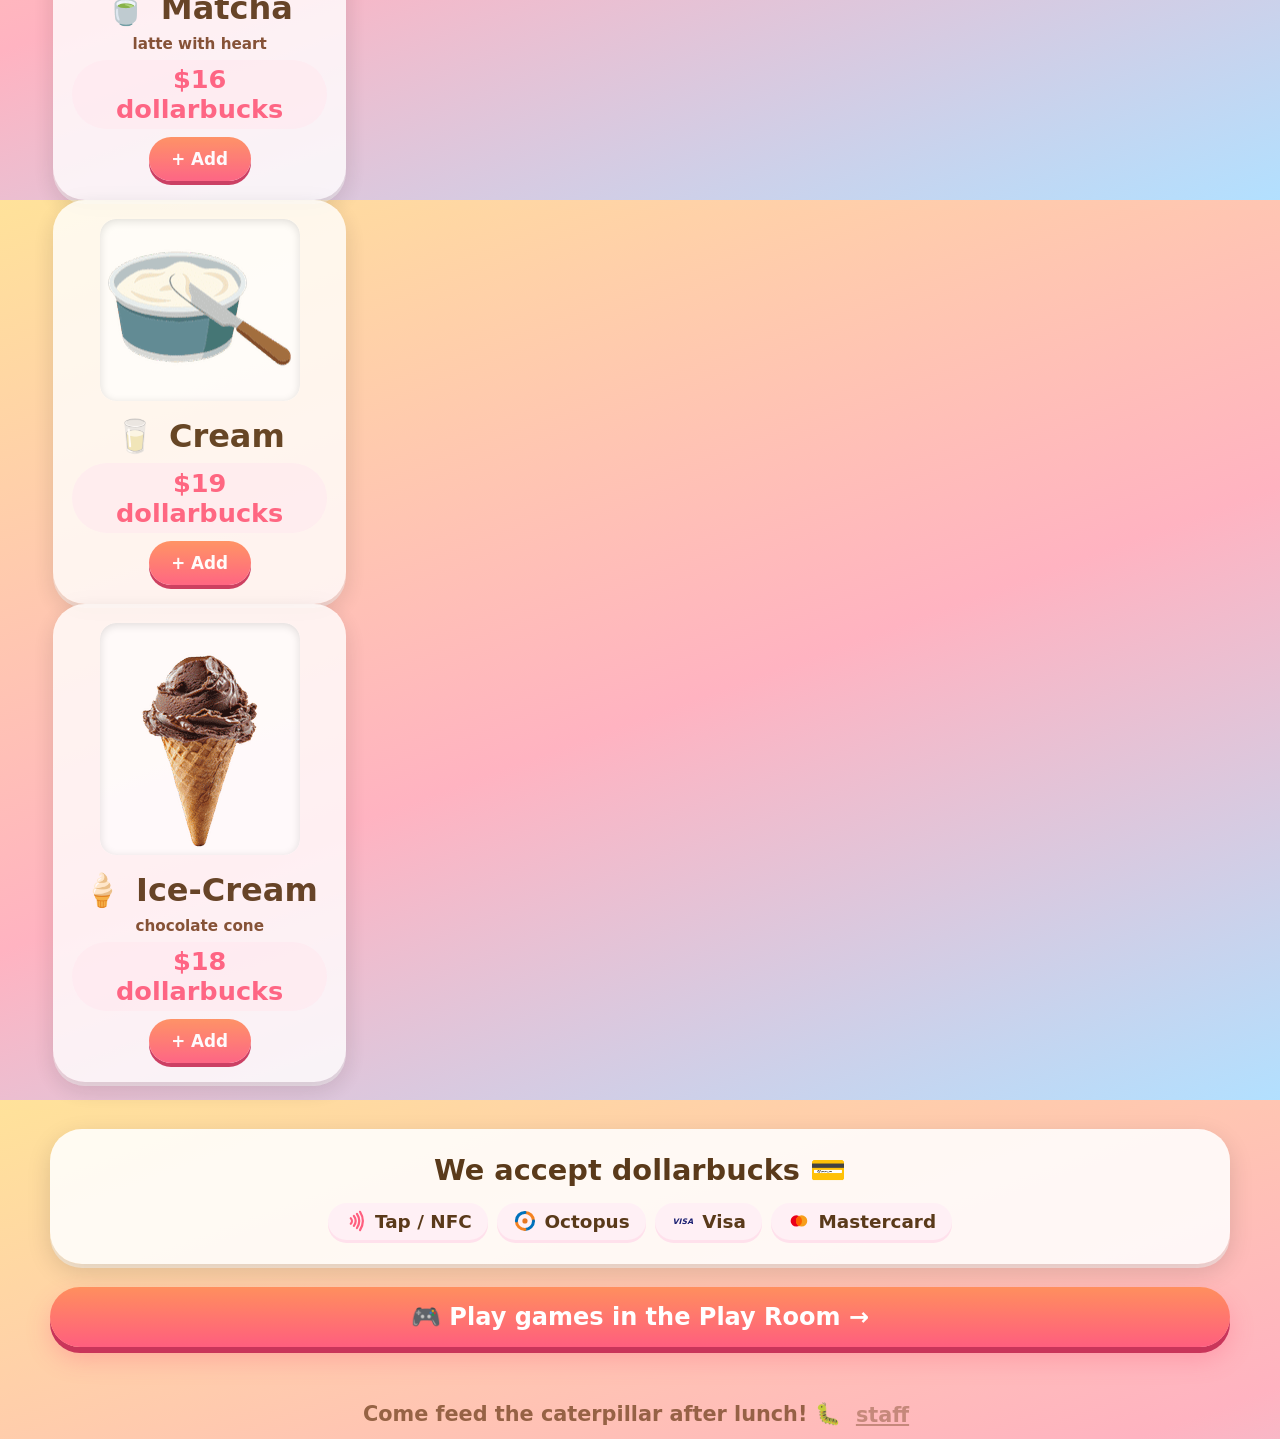
==== commit e304f661: "orders workflow truth + alerts + switch + correctness sweep - api: POST /v1/orders/clear (all-served" ====
--- a/index.html
+++ b/index.html
@@ -214,7 +214,7 @@
     .jumpbar {
       position: sticky; z-index: 12; top: 0; display: flex; gap: .4rem; overflow-x: auto;
       padding: .45rem .2rem .55rem; margin: 0 0 .9rem; -webkit-overflow-scrolling: touch;
-      background: transparent; backdrop-filter: blur(8px); border-radius: 1.2rem;
+      background: transparent; -webkit-backdrop-filter: blur(8px); backdrop-filter: blur(8px); border-radius: 1.2rem;
     }
     .jumpbar::-webkit-scrollbar { display: none; }
     .jumpchip {
@@ -286,12 +286,12 @@
     .cartpill:not([hidden]) { display: block; }
     .overlay {
       position: fixed; inset: 0; z-index: 40; display: flex; align-items: flex-end; justify-content: center;
-      background: #00000055; backdrop-filter: blur(2px); padding: 1rem;
+      background: #00000055; -webkit-backdrop-filter: blur(2px); backdrop-filter: blur(2px); padding: 1rem;
       padding-bottom: calc(1rem + env(safe-area-inset-bottom));
     }
     .ov-card, .sheet {
       width: 100%; max-width: 560px; max-height: 82dvh; overflow-y: auto; -webkit-overflow-scrolling: touch;
-      background: var(--card); backdrop-filter: blur(6px); color: var(--text);
+      background: var(--card); -webkit-backdrop-filter: blur(6px); backdrop-filter: blur(6px); color: var(--text);
       border-radius: 2rem; padding: 1.3rem 1.2rem;
       box-shadow: 0 12px 40px var(--shadow-soft), 0 4px 0 var(--shadow-lift);
     }
@@ -366,7 +366,7 @@
   <div class="container">
     <header>
       <h1>Baby Boy's<br />Restaurant</h1>
-      <div class="badge">Now Open! 🎉</div>
+      <div class="badge" id="openBadge">Now Open! 🎉</div>
     </header>
     <div id="jumpBar" class="jumpbar" aria-label="Menu sections"></div>
     <div class="menu" id="menuRoot"></div>
@@ -425,7 +425,7 @@
   <div id="orderSheet" class="sheet" hidden role="dialog" aria-label="Your order"></div>
 
   <script type="module">
-    import { init } from './games/menu/js/menu.js?v=09251453';
+    import { init } from './games/menu/js/menu.js?v=09260025';
     init();
   </script>
 
